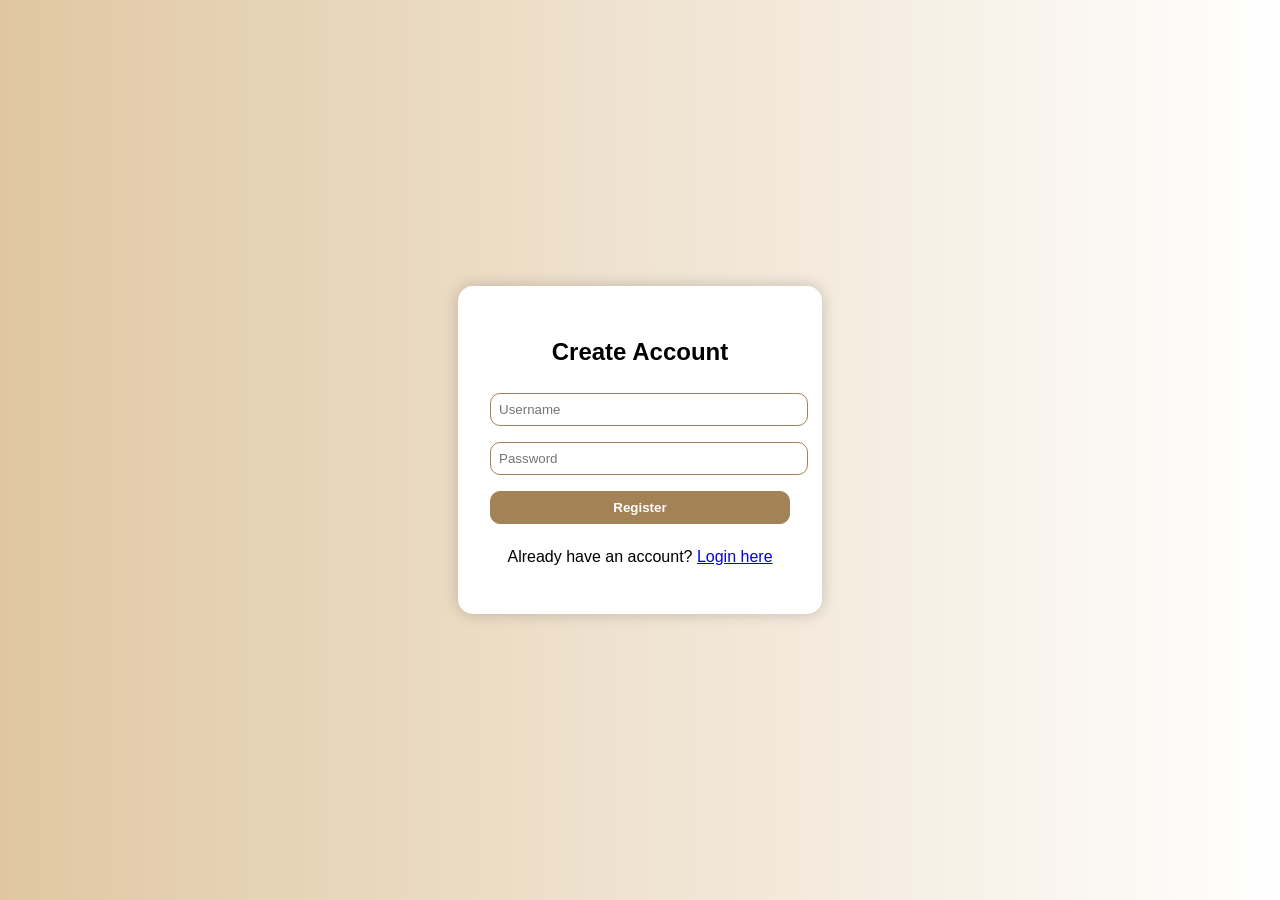
==== registration.html @ 6a2bf948 "Initial commit of hotel reservation website" ====
<!DOCTYPE html>
<html lang="en">
<head>
  <meta charset="UTF-8" />
  <title>Register - GreenStay</title>
  <link rel="stylesheet" href="styles.css" />
</head>
<body class="auth-page">
  <div class="auth-container">
    <h2>Create Account</h2>
    <form onsubmit="registerUser(event)">
      <input type="text" id="reg-username" placeholder="Username" required />
      <input type="password" id="reg-password" placeholder="Password" required />
      <button type="submit" class="brown-btn">Register</button>
      <p>Already have an account? <a href="index.html">Login here</a></p>
    </form>
  </div>
  <script src="script.js"></script>
</body>
</html>
---- styles.css ----
body {
  margin: 0;
  font-family: 'Segoe UI', sans-serif;
}

.auth-page {
  display: flex;
  justify-content: center;
  align-items: center;
  height: 100vh;
  background: linear-gradient(to right, #e0c7a2, #ffffff);
}

.auth-container {
  background-color: #fff;
  padding: 2rem;
  border-radius: 15px;
  box-shadow: 0 0 15px rgba(0,0,0,0.2);
  text-align: center;
  width: 300px;
}

.auth-container input, .auth-container button {
  width: 100%;
  margin: 0.5rem 0;
  padding: 0.5rem;
  border: 1px solid #a38255;
  border-radius: 10px;
}

.brown-btn {
  background-color: #a38255;
  color: white;
  border: none;
  padding: 0.5rem;
  border-radius: 10px;
  cursor: pointer;
  font-weight: bold;
}

.brown-btn:hover {
  background-color: #8f6a3e;
}

.home-page {
  background: url("hotel.jpg") no-repeat center center fixed;
  background-size: cover;
  color: #4d392b;
  text-align: center;
  height: 100vh;
  padding-top: 50px;
}

.home-container {
  background-color: rgba(255, 255, 255, 0.85);
  padding: 2rem;
  margin: auto;
  width: 50%;
  border-radius: 15px;
}
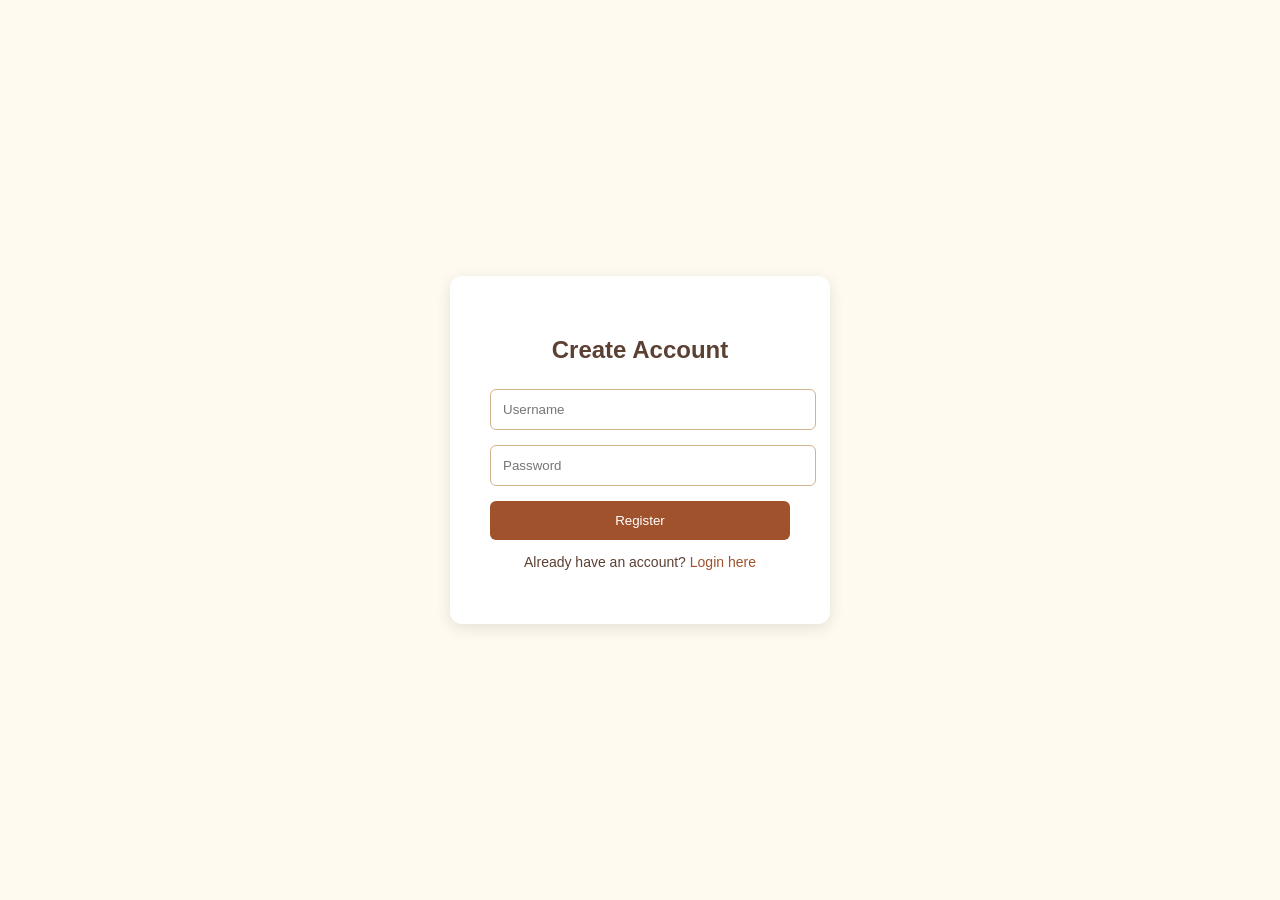
==== commit 79f47e5c: "update" ====
--- a/registration.html
+++ b/registration.html
@@ -2,19 +2,18 @@
 <html lang="en">
 <head>
   <meta charset="UTF-8" />
-  <title>Register - GreenStay</title>
+  <title>Registration - Hotel Reservation</title>
   <link rel="stylesheet" href="styles.css" />
 </head>
 <body class="auth-page">
   <div class="auth-container">
     <h2>Create Account</h2>
-    <form onsubmit="registerUser(event)">
-      <input type="text" id="reg-username" placeholder="Username" required />
-      <input type="password" id="reg-password" placeholder="Password" required />
+    <form action="register.php" method="POST">
+      <input type="text" name="username" placeholder="Username" required />
+      <input type="password" name="password" placeholder="Password" required />
       <button type="submit" class="brown-btn">Register</button>
       <p>Already have an account? <a href="index.html">Login here</a></p>
     </form>
   </div>
-  <script src="script.js"></script>
 </body>
 </html>
--- a/styles.css
+++ b/styles.css
@@ -1,60 +1,157 @@
+/* General Styles */
 body {
+  font-family: 'Segoe UI', Tahoma, Geneva, Verdana, sans-serif;
   margin: 0;
-  font-family: 'Segoe UI', sans-serif;
+  padding: 0;
+  background-color: #fffaf0;
+  color: #5c4033;
 }
 
+/* Home Page Styling */
+.home-page {
+  background-image: url('hotel.jpg');
+  background-size: cover;
+  background-position: center;
+  height: 100vh;
+  display: flex;
+  flex-direction: column;
+  justify-content: center;
+  align-items: center;
+  text-align: center;
+  color: white;
+  padding: 20px;
+}
+
+.home-container h2 {
+  font-size: 40px;
+  margin-bottom: 20px;
+}
+
+.home-container p {
+  font-size: 20px;
+  margin-bottom: 30px;
+}
+
+.home-container button {
+  padding: 12px 24px;
+  background-color: #a0522d;
+  color: white;
+  border: none;
+  border-radius: 6px;
+  font-size: 16px;
+  cursor: pointer;
+  transition: background-color 0.3s;
+}
+
+.home-container button:hover {
+  background-color: #8b4513;
+}
+
+/* Login and Registration Page Styling */
 .auth-page {
   display: flex;
   justify-content: center;
   align-items: center;
   height: 100vh;
-  background: linear-gradient(to right, #e0c7a2, #ffffff);
+  background-color: #fffaf0;
 }
 
 .auth-container {
-  background-color: #fff;
-  padding: 2rem;
-  border-radius: 15px;
-  box-shadow: 0 0 15px rgba(0,0,0,0.2);
-  text-align: center;
+  background-color: white;
+  padding: 40px;
+  border-radius: 12px;
+  box-shadow: 0 4px 15px rgba(0, 0, 0, 0.1);
   width: 300px;
 }
 
-.auth-container input, .auth-container button {
-  width: 100%;
-  margin: 0.5rem 0;
-  padding: 0.5rem;
-  border: 1px solid #a38255;
-  border-radius: 10px;
+.auth-container h2 {
+  text-align: center;
+  margin-bottom: 25px;
+  color: #5c4033;
 }
 
-.brown-btn {
-  background-color: #a38255;
+.auth-container input {
+  width: 100%;
+  padding: 12px;
+  margin-bottom: 15px;
+  border: 1px solid #d2b48c;
+  border-radius: 6px;
+}
+
+.auth-container button {
+  width: 100%;
+  padding: 12px;
+  background-color: #a0522d;
   color: white;
   border: none;
-  padding: 0.5rem;
-  border-radius: 10px;
+  border-radius: 6px;
   cursor: pointer;
-  font-weight: bold;
+  transition: background-color 0.3s;
 }
 
-.brown-btn:hover {
-  background-color: #8f6a3e;
+.auth-container button:hover {
+  background-color: #8b4513;
 }
 
-.home-page {
-  background: url("hotel.jpg") no-repeat center center fixed;
-  background-size: cover;
-  color: #4d392b;
+.auth-container p {
   text-align: center;
-  height: 100vh;
-  padding-top: 50px;
+  font-size: 14px;
 }
 
-.home-container {
-  background-color: rgba(255, 255, 255, 0.85);
-  padding: 2rem;
-  margin: auto;
-  width: 50%;
-  border-radius: 15px;
+.auth-container a {
+  color: #a0522d;
+  text-decoration: none;
 }
+
+.auth-container a:hover {
+  text-decoration: underline;
+}
+
+/* Reservation Page Styling */
+.reservation-page {
+  background-image: url('hotel copy.jpg');
+  background-size: cover;
+  background-position: center;
+  min-height: 100vh;
+  padding: 40px;
+  display: flex;
+  justify-content: center;
+  align-items: flex-start;
+}
+
+.reservation-container {
+  background-color: rgba(255, 255, 255, 0.9);
+  padding: 30px;
+  border-radius: 12px;
+  box-shadow: 0 4px 12px rgba(0, 0, 0, 0.1);
+  width: 90%;
+  max-width: 800px;
+}
+
+.reservation-container h2 {
+  color: #5c4033;
+  margin-bottom: 20px;
+  text-align: center;
+}
+
+.reservation-table {
+  width: 100%;
+  border-collapse: collapse;
+}
+
+.reservation-table th,
+.reservation-table td {
+  padding: 12px;
+  border: 1px solid #d2b48c;
+  text-align: center;
+  font-size: 16px;
+  color: #5c4033;
+}
+
+.reservation-table th {
+  background-color: #f5deb3;
+}
+
+.reservation-table tr:nth-child(even) {
+  background-color: #fffaf0;
+}
